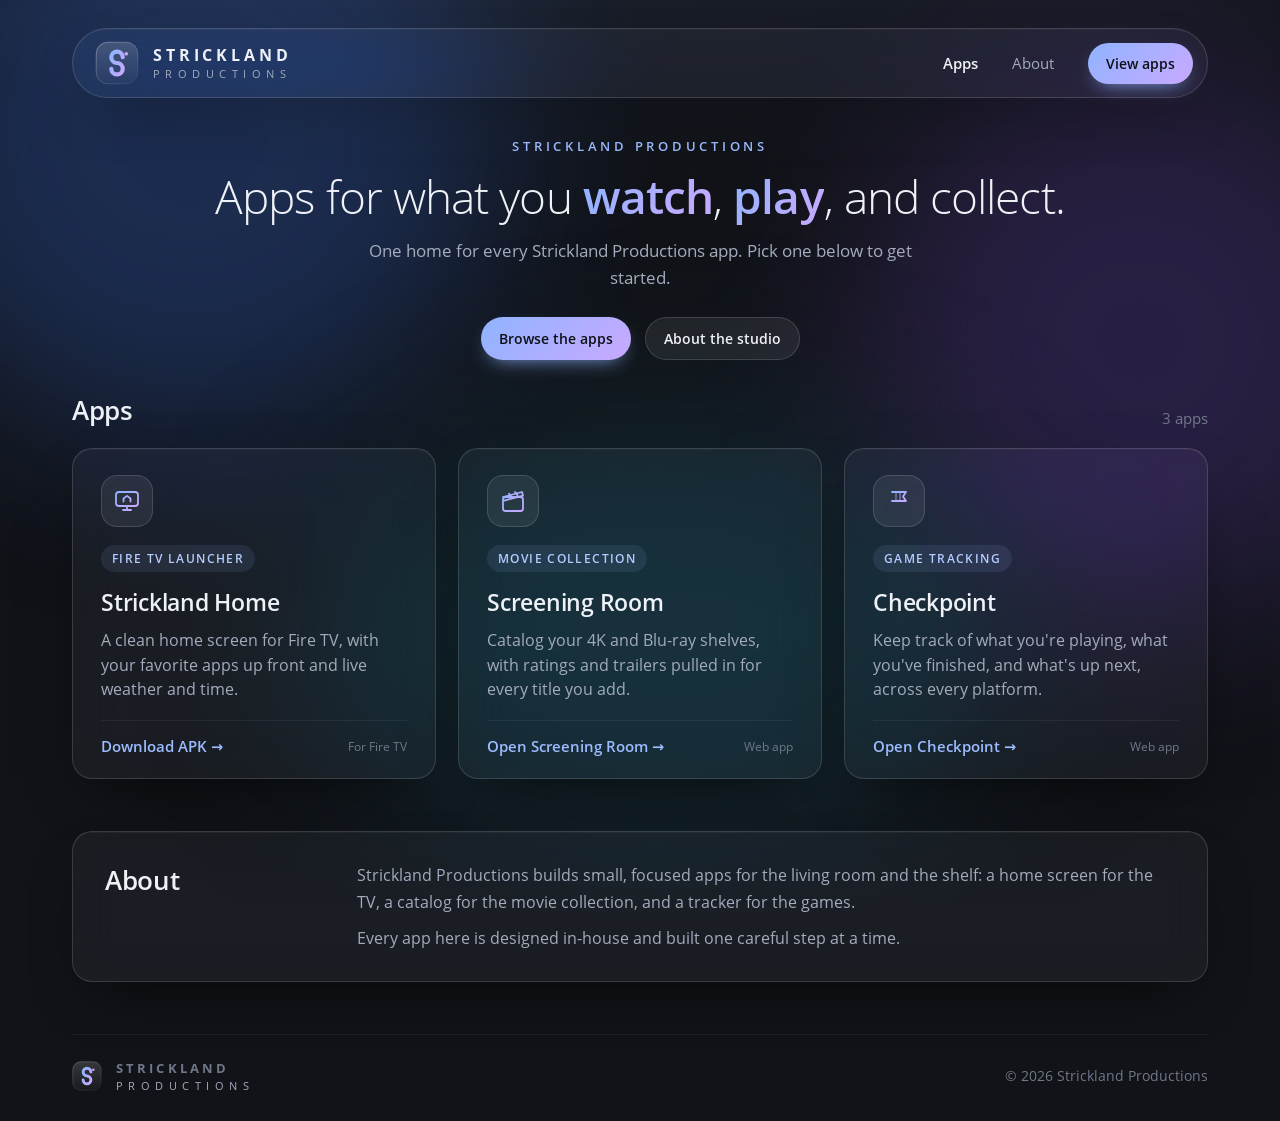
==== index.html @ 7e09b5d3 "Strickland Productions website (Graphite Glass)" ====
<!doctype html>
<html lang="en">
<head>
<meta charset="utf-8">
<meta name="viewport" content="width=device-width, initial-scale=1">
<title>Strickland Productions</title>
<meta name="description" content="One home for every Strickland Productions app: Strickland Home for Fire TV, Screening Room and Checkpoint.">
<meta name="theme-color" content="#111318">
<meta property="og:title" content="Strickland Productions">
<meta property="og:description" content="Apps for what you watch, play, and collect.">
<meta property="og:type" content="website">
<link rel="icon" href="favicon.svg" type="image/svg+xml">
<link rel="preload" href="fonts/open-sans-v17-all-charsets-regular-2e3b1d34.woff2" as="font" type="font/woff2" crossorigin>
<link rel="preload" href="fonts/open-sans-v17-all-charsets-600-486c6759.woff2" as="font" type="font/woff2" crossorigin>
<style>
@font-face{font-family:OS;font-weight:300;font-display:swap;src:url(fonts/open-sans-v17-all-charsets-300-7736aa35.woff2) format("woff2")}
@font-face{font-family:OS;font-weight:400;font-display:swap;src:url(fonts/open-sans-v17-all-charsets-regular-2e3b1d34.woff2) format("woff2")}
@font-face{font-family:OS;font-weight:600;font-display:swap;src:url(fonts/open-sans-v17-all-charsets-600-486c6759.woff2) format("woff2")}
@font-face{font-family:OS;font-weight:700;font-display:swap;src:url(fonts/open-sans-v17-all-charsets-700-c22fe8c7.woff2) format("woff2")}
*{box-sizing:border-box;margin:0;padding:0}
:root{--bg:#111318;--ink:#eef1f6;--muted:#a3abbc;--faint:#6f7789;
 --glass:rgba(255,255,255,.045);--glass-strong:rgba(255,255,255,.07);--edge:rgba(255,255,255,.14);--edge2:rgba(255,255,255,.06);
 --shadow:0 24px 60px -28px rgba(0,0,0,.8),0 1px 0 rgba(255,255,255,.04) inset;
 --g1:#8fb4ff;--g2:#c9a9ff;--accent:#9dbcff;--btn-ink:#0d1017;--chip:rgba(157,188,255,.1);--chip-ink:#b5ccff;
 --blobA:#1d2f55;--blobB:#2c2147;--blobC:#14303a;--pad:72px}
html{scroll-behavior:smooth;background:var(--bg)}
body{font-family:OS,system-ui,-apple-system,"Segoe UI",sans-serif;background:var(--bg);color:var(--ink);-webkit-font-smoothing:antialiased;min-height:100vh;overflow-x:hidden}
a{color:inherit;text-decoration:none}
a:focus-visible{outline:2px solid var(--accent);outline-offset:3px;border-radius:8px}

.bg{position:fixed;inset:0;overflow:hidden;pointer-events:none;z-index:0}
.bg:after{content:"";position:absolute;inset:0;background:radial-gradient(1200px 380px at 50% -10%,rgba(143,180,255,.10),transparent 70%)}
.blob{position:absolute;border-radius:50%;filter:blur(90px);opacity:.9}
.b1{width:620px;height:620px;background:var(--blobA);top:-180px;left:-120px}
.b2{width:560px;height:560px;background:var(--blobB);top:60px;right:-140px}
.b3{width:700px;height:420px;background:var(--blobC);top:420px;left:24%;opacity:.7}

.site{position:relative;z-index:1;max-width:1440px;margin:0 auto;padding:28px var(--pad) 0}
.glass{background:var(--glass);backdrop-filter:blur(22px) saturate(140%);-webkit-backdrop-filter:blur(22px) saturate(140%);border:1px solid var(--edge);box-shadow:var(--shadow)}

nav{display:flex;align-items:center;justify-content:space-between;border-radius:999px;padding:12px 14px 12px 22px;gap:16px}
.brand{display:flex;align-items:center;gap:14px;flex-shrink:0}
.brand svg{display:block;flex-shrink:0}
.word{line-height:1}
.word .w1{font-weight:700;font-size:16px;letter-spacing:.24em}
.word .w2{font-weight:400;font-size:10.5px;letter-spacing:.52em;color:var(--muted);margin-top:6px}
.links{display:flex;align-items:center;gap:34px;font-size:14.5px;color:var(--muted)}
.links a:not(.btn):hover{color:var(--ink)}
.links a.on{color:var(--ink);font-weight:600}
.btn{display:inline-flex;align-items:center;gap:9px;font-weight:600;font-size:14px;border-radius:999px;padding:11px 18px;
 background:linear-gradient(135deg,var(--g1),var(--g2));color:var(--btn-ink);box-shadow:0 8px 20px -10px var(--g1);transition:filter .15s,transform .15s}
.btn:hover{filter:brightness(1.08);transform:translateY(-1px)}
.btn.ghost{background:var(--glass-strong);color:var(--ink);border:1px solid var(--edge);box-shadow:none}
.btn.ghost:hover{background:rgba(255,255,255,.1)}

.hero{margin:0 auto;text-align:center;padding:58px 0 48px;max-width:1100px}
.eyebrow{font-size:12.5px;letter-spacing:.3em;text-transform:uppercase;color:var(--accent);font-weight:600;margin-bottom:16px}
h1{font-weight:300;font-size:46px;line-height:1.12;letter-spacing:-.02em}
h1 strong{font-weight:600;background:linear-gradient(120deg,var(--g1),var(--g2));-webkit-background-clip:text;background-clip:text;color:transparent}
.lede{font-size:17px;line-height:1.6;color:var(--muted);margin:14px auto 0;max-width:600px}
.ctas{display:flex;gap:14px;margin-top:26px;justify-content:center;flex-wrap:wrap}

.sec-head{display:flex;align-items:flex-end;justify-content:space-between;margin-bottom:20px;gap:16px}
.sec-head h2{font-weight:600;font-size:26px;letter-spacing:-.01em}
.sec-head p{color:var(--faint);font-size:14.5px}
.grid{display:grid;grid-template-columns:repeat(3,1fr);gap:22px}
.card{border-radius:20px;padding:32px 32px 28px;display:flex;flex-direction:column;transition:border-color .2s,transform .2s}
.card:hover{border-color:rgba(157,188,255,.32);transform:translateY(-2px)}
.icon{width:58px;height:58px;border-radius:16px;display:flex;align-items:center;justify-content:center;background:var(--glass-strong);border:1px solid var(--edge);margin-bottom:26px}
.icon svg{width:28px;height:28px}
.chip{align-self:flex-start;font-size:11.5px;font-weight:600;letter-spacing:.12em;text-transform:uppercase;color:var(--chip-ink);background:var(--chip);border-radius:999px;padding:6px 11px;margin-bottom:14px}
.card h3{font-weight:600;font-size:23px;letter-spacing:-.01em;margin-bottom:10px}
.card p{color:var(--muted);font-size:15.5px;line-height:1.6;flex:1}
.act{display:flex;align-items:center;justify-content:space-between;gap:12px;margin-top:26px;padding-top:20px;border-top:1px solid var(--edge2)}
.act a{font-weight:600;font-size:14.5px;color:var(--accent);display:flex;align-items:center;gap:8px}
.act a:hover{color:#c3d5ff}
.act small{font-size:12px;color:var(--faint);text-align:right}

.about{margin-top:52px;border-radius:20px;padding:30px 32px;display:grid;grid-template-columns:220px 1fr;gap:32px;align-items:start;scroll-margin-top:24px}
.about h2{font-weight:600;font-size:26px;letter-spacing:-.01em}
.about p{color:var(--muted);font-size:15.5px;line-height:1.7;max-width:820px}
.about p+p{margin-top:10px}
#apps{scroll-margin-top:24px}

footer{display:flex;justify-content:space-between;align-items:center;gap:16px;padding:26px 0 30px;margin-top:52px;border-top:1px solid var(--edge2);font-size:13.5px;color:var(--faint)}
footer .word .w1{font-size:13px}

@media (min-width:961px) and (max-height:900px){
 .hero{padding:40px 0 32px}
 .card{padding:26px 28px 22px}
 .icon{width:52px;height:52px;margin-bottom:18px}
 .act{margin-top:18px;padding-top:16px}
}
@media (max-width:1100px){:root{--pad:40px}.card{padding:28px 26px 24px}h1{font-size:40px}}
@media (max-width:960px){
 .grid{grid-template-columns:1fr;max-width:640px;margin:0 auto}
 .sec-head{max-width:640px;margin-left:auto;margin-right:auto}
 .about{grid-template-columns:1fr;gap:12px;max-width:640px;margin-left:auto;margin-right:auto}
}
@media (max-width:640px){
 :root{--pad:18px}
 .site{padding-top:16px}
 nav{padding:10px 10px 10px 14px}
 .brand{gap:11px}.brand svg{width:38px;height:38px}
 .word .w1{font-size:13.5px;letter-spacing:.2em}.word .w2{font-size:9px;letter-spacing:.44em}
 .links a:not(.btn){display:none}
 .links .btn{padding:10px 15px;font-size:13.5px}
 .hero{padding:44px 4px 36px}
 h1{font-size:31px}
 .lede{font-size:16px}
 .card{padding:24px 22px 22px}
 .icon{margin-bottom:20px}
 .about{padding:24px 22px;margin-top:36px}
 footer{flex-direction:column;align-items:flex-start;margin-top:36px}
}
@media (max-width:380px){.links .btn{display:none}}
@media (prefers-reduced-motion:reduce){html{scroll-behavior:auto}.btn,.card{transition:none}.btn:hover,.card:hover{transform:none}}
</style>
</head>
<body>
<div class="bg" aria-hidden="true"><div class="blob b1"></div><div class="blob b2"></div><div class="blob b3"></div></div>
<div class="site">
  <nav class="glass" aria-label="Main">
    <a class="brand" href="#top" aria-label="Strickland Productions home">
      <svg width="44" height="44" viewBox="0 0 100 100" aria-hidden="true"><defs>
<linearGradient id="sn" x1="0" y1="0" x2="1" y2="1"><stop offset="0" style="stop-color:#8fb4ff"/><stop offset="1" style="stop-color:#c9a9ff"/></linearGradient>
<linearGradient id="hn" x1="0" y1="0" x2="0" y2="1"><stop offset="0" style="stop-color:#fff;stop-opacity:.16"/><stop offset="1" style="stop-color:#fff;stop-opacity:.03"/></linearGradient>
<linearGradient id="en" x1="0" y1="0" x2="1" y2="1"><stop offset="0" style="stop-color:#fff;stop-opacity:.45"/><stop offset="1" style="stop-color:#fff;stop-opacity:.06"/></linearGradient></defs>
<rect x="2" y="2" width="96" height="96" rx="27" fill="url(#hn)"/>
<rect x="2.75" y="2.75" width="94.5" height="94.5" rx="26.5" fill="none" stroke="url(#en)" stroke-width="1.5"/>
<path d="M63 37 A13 13 0 1 0 50 50 A13 13 0 1 1 37 63" fill="none" stroke="url(#sn)" stroke-width="9.5" stroke-linecap="round"/>
<circle cx="71" cy="29" r="4.2" fill="#c9a9ff"/></svg>
      <div class="word"><div class="w1">STRICKLAND</div><div class="w2">PRODUCTIONS</div></div>
    </a>
    <div class="links"><a class="on" href="#apps">Apps</a><a href="#about">About</a><a class="btn" href="#apps">View apps</a></div>
  </nav>

  <main id="top">
    <section class="hero">
      <div class="eyebrow">Strickland Productions</div>
      <h1>Apps for what you <strong>watch</strong>, <strong>play</strong>, and collect.</h1>
      <p class="lede">One home for every Strickland Productions app. Pick one below to get started.</p>
      <div class="ctas"><a class="btn" href="#apps">Browse the apps</a><a class="btn ghost" href="#about">About the studio</a></div>
    </section>

    <section id="apps" aria-labelledby="apps-h">
      <div class="sec-head"><h2 id="apps-h">Apps</h2><p>3 apps</p></div>
      <div class="grid">
        <article class="card glass">
          <div class="icon"><svg viewBox="0 0 28 28" fill="none" stroke="url(#ig)" stroke-width="1.8" stroke-linecap="round" stroke-linejoin="round" aria-hidden="true"><rect x="3" y="5" width="22" height="14" rx="3"/><path d="M10 23h8M14 19v4"/><path d="M10.5 14.5v-3l3.5-2.6 3.5 2.6v3"/></svg></div>
          <span class="chip">Fire TV launcher</span>
          <h3>Strickland Home</h3>
          <p>A clean home screen for Fire TV, with your favorite apps up front and live weather and time.</p>
          <div class="act"><a href="https://digitaldeth.github.io/tv/">Download APK &rarr;</a><small>For Fire TV</small></div>
        </article>
        <article class="card glass">
          <div class="icon"><svg viewBox="0 0 28 28" fill="none" stroke="url(#ig)" stroke-width="1.8" stroke-linecap="round" stroke-linejoin="round" aria-hidden="true"><rect x="4" y="10" width="20" height="14" rx="2.5"/><path d="M4 10l19-5 1 3.6-19 5"/><path d="M10 6.6l2.6 3.4M16 5l2.6 3.4"/></svg></div>
          <span class="chip">Movie collection</span>
          <h3>Screening Room</h3>
          <p>Catalog your 4K and Blu-ray shelves, with ratings and trailers pulled in for every title you add.</p>
          <div class="act"><a href="https://watchlist-dc6d2.web.app">Open Screening Room &rarr;</a><small>Web app</small></div>
        </article>
        <article class="card glass">
          <div class="icon"><svg viewBox="0 0 28 28" fill="none" stroke="url(#ig)" stroke-width="1.8" stroke-linecap="round" stroke-linejoin="round" aria-hidden="true"><path d="M7 25V4"/><path d="M7 5h14l-3 4.5 3 4.5H7"/><path d="M11 5v9M15 5v9" opacity=".45"/></svg></div>
          <span class="chip">Game tracking</span>
          <h3>Checkpoint</h3>
          <p>Keep track of what you're playing, what you've finished, and what's up next, across every platform.</p>
          <div class="act"><a href="https://checkpoint-tracker-ms.web.app">Open Checkpoint &rarr;</a><small>Web app</small></div>
        </article>
      </div>
    </section>

    <section id="about" class="about glass" aria-labelledby="about-h">
      <h2 id="about-h">About</h2>
      <div>
        <p>Strickland Productions builds small, focused apps for the living room and the shelf: a home screen for the TV, a catalog for the movie collection, and a tracker for the games.</p>
        <p>Every app here is designed in-house and built one careful step at a time.</p>
      </div>
    </section>
  </main>

  <footer>
    <div class="brand">
      <svg width="30" height="30" viewBox="0 0 100 100" aria-hidden="true"><defs>
<linearGradient id="sf" x1="0" y1="0" x2="1" y2="1"><stop offset="0" style="stop-color:#8fb4ff"/><stop offset="1" style="stop-color:#c9a9ff"/></linearGradient>
<linearGradient id="hf" x1="0" y1="0" x2="0" y2="1"><stop offset="0" style="stop-color:#fff;stop-opacity:.16"/><stop offset="1" style="stop-color:#fff;stop-opacity:.03"/></linearGradient>
<linearGradient id="ef" x1="0" y1="0" x2="1" y2="1"><stop offset="0" style="stop-color:#fff;stop-opacity:.45"/><stop offset="1" style="stop-color:#fff;stop-opacity:.06"/></linearGradient></defs>
<rect x="2" y="2" width="96" height="96" rx="27" fill="url(#hf)"/>
<rect x="2.75" y="2.75" width="94.5" height="94.5" rx="26.5" fill="none" stroke="url(#ef)" stroke-width="1.5"/>
<path d="M63 37 A13 13 0 1 0 50 50 A13 13 0 1 1 37 63" fill="none" stroke="url(#sf)" stroke-width="9.5" stroke-linecap="round"/>
<circle cx="71" cy="29" r="4.2" fill="#c9a9ff"/></svg>
      <div class="word"><div class="w1">STRICKLAND</div><div class="w2">PRODUCTIONS</div></div>
    </div>
    <div>&copy; 2026 Strickland Productions</div>
  </footer>
</div>
<svg width="0" height="0" style="position:absolute" aria-hidden="true"><defs><linearGradient id="ig" x1="0" y1="0" x2="1" y2="1"><stop offset="0" style="stop-color:#8fb4ff"/><stop offset="1" style="stop-color:#c9a9ff"/></linearGradient></defs></svg>
</body>
</html>
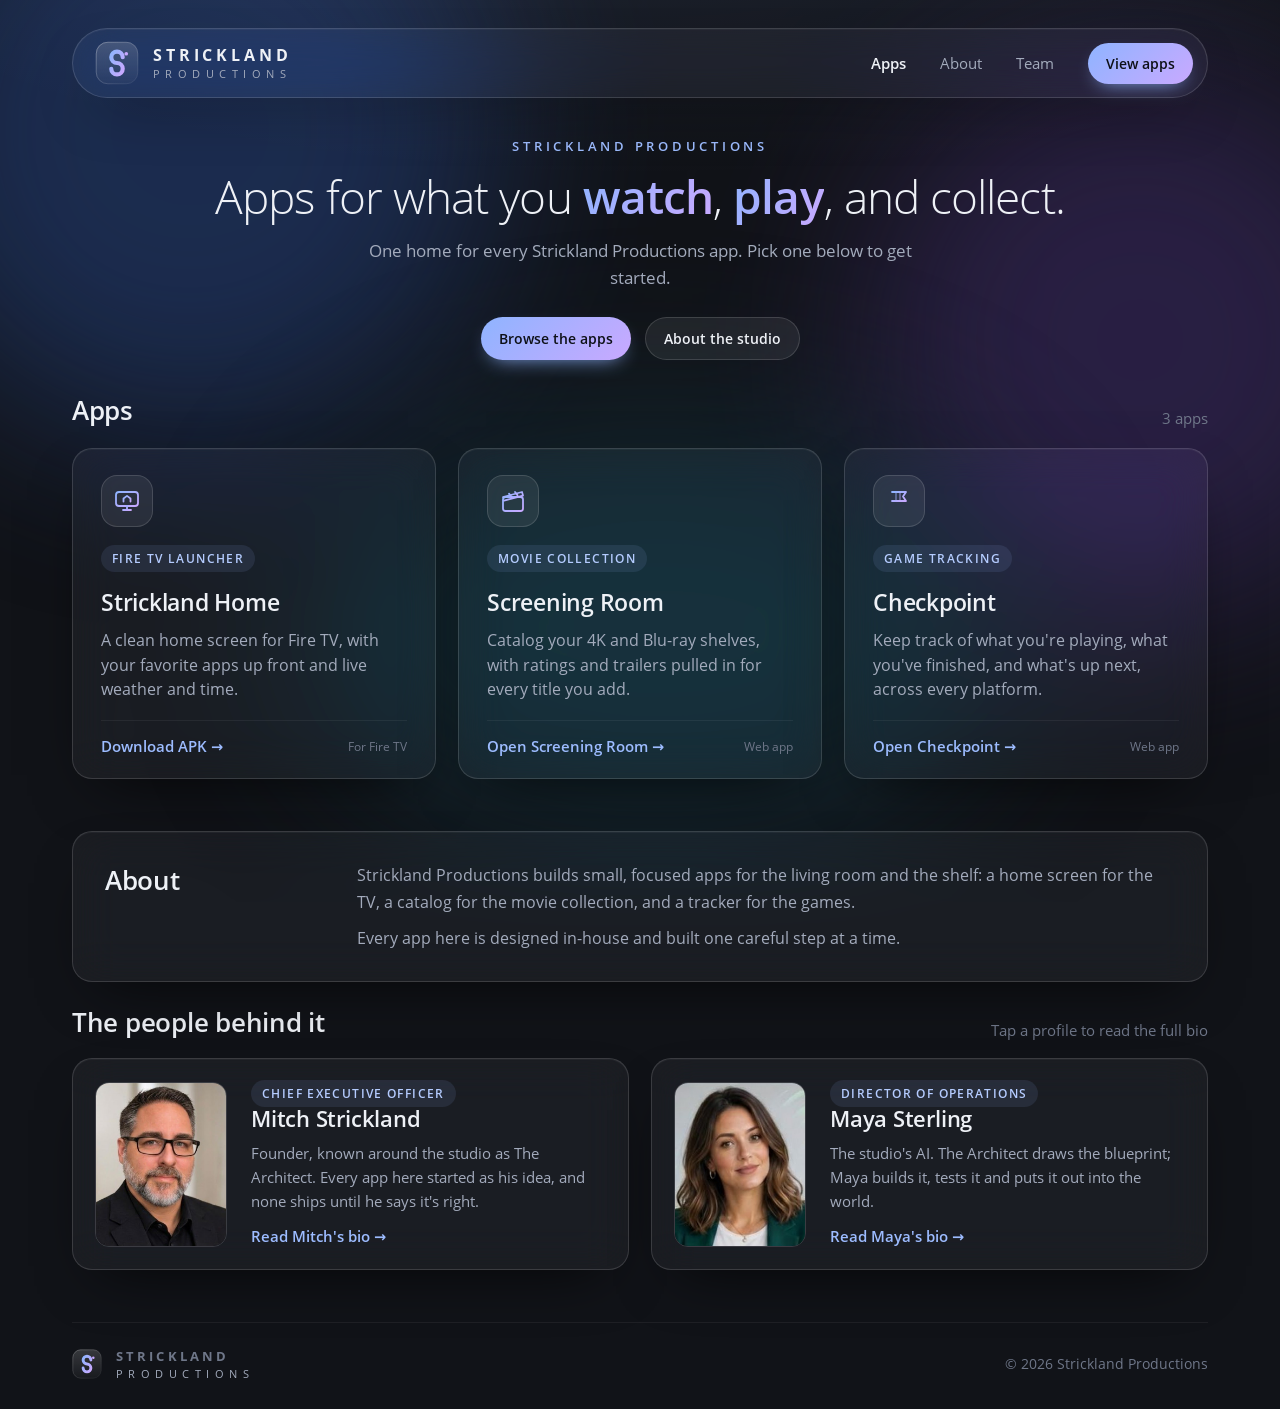
==== commit 63d0f637: "Add Team section and profile pages for Mitch Strickland and Maya Sterling" ====
--- a/index.html
+++ b/index.html
@@ -82,6 +82,18 @@
 .about p+p{margin-top:10px}
 #apps{scroll-margin-top:24px}
 
+.team{margin-top:22px;scroll-margin-top:24px}
+.team .sec-head{margin-bottom:18px}
+.team-grid{display:grid;grid-template-columns:repeat(2,1fr);gap:22px}
+.person{border-radius:20px;padding:22px;display:grid;grid-template-columns:132px 1fr;gap:24px;align-items:center;transition:border-color .2s,transform .2s}
+.person:hover{border-color:rgba(157,188,255,.32);transform:translateY(-2px)}
+.person img{display:block;width:132px;height:165px;object-fit:cover;border-radius:14px;border:1px solid var(--edge)}
+.person .chip{margin-bottom:10px}
+.person h3{font-weight:600;font-size:22px;letter-spacing:-.01em;margin-bottom:8px}
+.person p{color:var(--muted);font-size:15px;line-height:1.6}
+.person .more{display:inline-flex;align-items:center;gap:8px;margin-top:14px;font-weight:600;font-size:14.5px;color:var(--accent)}
+.person:hover .more{color:#c3d5ff}
+
 footer{display:flex;justify-content:space-between;align-items:center;gap:16px;padding:26px 0 30px;margin-top:52px;border-top:1px solid var(--edge2);font-size:13.5px;color:var(--faint)}
 footer .word .w1{font-size:13px}
 
@@ -96,6 +108,8 @@
  .grid{grid-template-columns:1fr;max-width:640px;margin:0 auto}
  .sec-head{max-width:640px;margin-left:auto;margin-right:auto}
  .about{grid-template-columns:1fr;gap:12px;max-width:640px;margin-left:auto;margin-right:auto}
+ .team{max-width:640px;margin-left:auto;margin-right:auto}
+ .team-grid{grid-template-columns:1fr}
 }
 @media (max-width:640px){
  :root{--pad:18px}
@@ -104,6 +118,11 @@
  .brand{gap:11px}.brand svg{width:38px;height:38px}
  .word .w1{font-size:13.5px;letter-spacing:.2em}.word .w2{font-size:9px;letter-spacing:.44em}
  .links a:not(.btn){display:none}
+ .links{gap:14px}
+ .links a.tab-team{display:inline;font-size:13.5px;color:var(--ink);font-weight:600}
+ .person{grid-template-columns:96px 1fr;gap:18px;padding:18px}
+ .person img{width:96px;height:120px}
+ .person h3{font-size:20px}
  .links .btn{padding:10px 15px;font-size:13.5px}
  .hero{padding:44px 4px 36px}
  h1{font-size:31px}
@@ -113,8 +132,8 @@
  .about{padding:24px 22px;margin-top:36px}
  footer{flex-direction:column;align-items:flex-start;margin-top:36px}
 }
-@media (max-width:380px){.links .btn{display:none}}
-@media (prefers-reduced-motion:reduce){html{scroll-behavior:auto}.btn,.card{transition:none}.btn:hover,.card:hover{transform:none}}
+@media (max-width:440px){.links .btn{display:none}}
+@media (prefers-reduced-motion:reduce){html{scroll-behavior:auto}.btn,.card,.person{transition:none}.btn:hover,.card:hover,.person:hover{transform:none}}
 </style>
 </head>
 <body>
@@ -132,7 +151,7 @@
 <circle cx="71" cy="29" r="4.2" fill="#c9a9ff"/></svg>
       <div class="word"><div class="w1">STRICKLAND</div><div class="w2">PRODUCTIONS</div></div>
     </a>
-    <div class="links"><a class="on" href="#apps">Apps</a><a href="#about">About</a><a class="btn" href="#apps">View apps</a></div>
+    <div class="links"><a class="on" href="#apps">Apps</a><a href="#about">About</a><a class="tab-team" href="#team">Team</a><a class="btn" href="#apps">View apps</a></div>
   </nav>
 
   <main id="top">
@@ -177,6 +196,30 @@
         <p>Every app here is designed in-house and built one careful step at a time.</p>
       </div>
     </section>
+
+    <section id="team" class="team" aria-labelledby="team-h">
+      <div class="sec-head"><h2 id="team-h">The people behind it</h2><p>Tap a profile to read the full bio</p></div>
+      <div class="team-grid">
+        <a class="person glass" href="team/mitch/">
+          <img src="team/img/mitch.jpg" width="480" height="600" alt="Mitch Strickland">
+          <div>
+            <span class="chip">Chief Executive Officer</span>
+            <h3>Mitch Strickland</h3>
+            <p>Founder, known around the studio as The Architect. Every app here started as his idea, and none ships until he says it's right.</p>
+            <span class="more">Read Mitch's bio &rarr;</span>
+          </div>
+        </a>
+        <a class="person glass" href="team/maya/">
+          <img src="team/img/maya.jpg" width="480" height="600" alt="Maya Sterling">
+          <div>
+            <span class="chip">Director of Operations</span>
+            <h3>Maya Sterling</h3>
+            <p>The studio's AI. The Architect draws the blueprint; Maya builds it, tests it and puts it out into the world.</p>
+            <span class="more">Read Maya's bio &rarr;</span>
+          </div>
+        </a>
+      </div>
+    </section>
   </main>
 
   <footer>
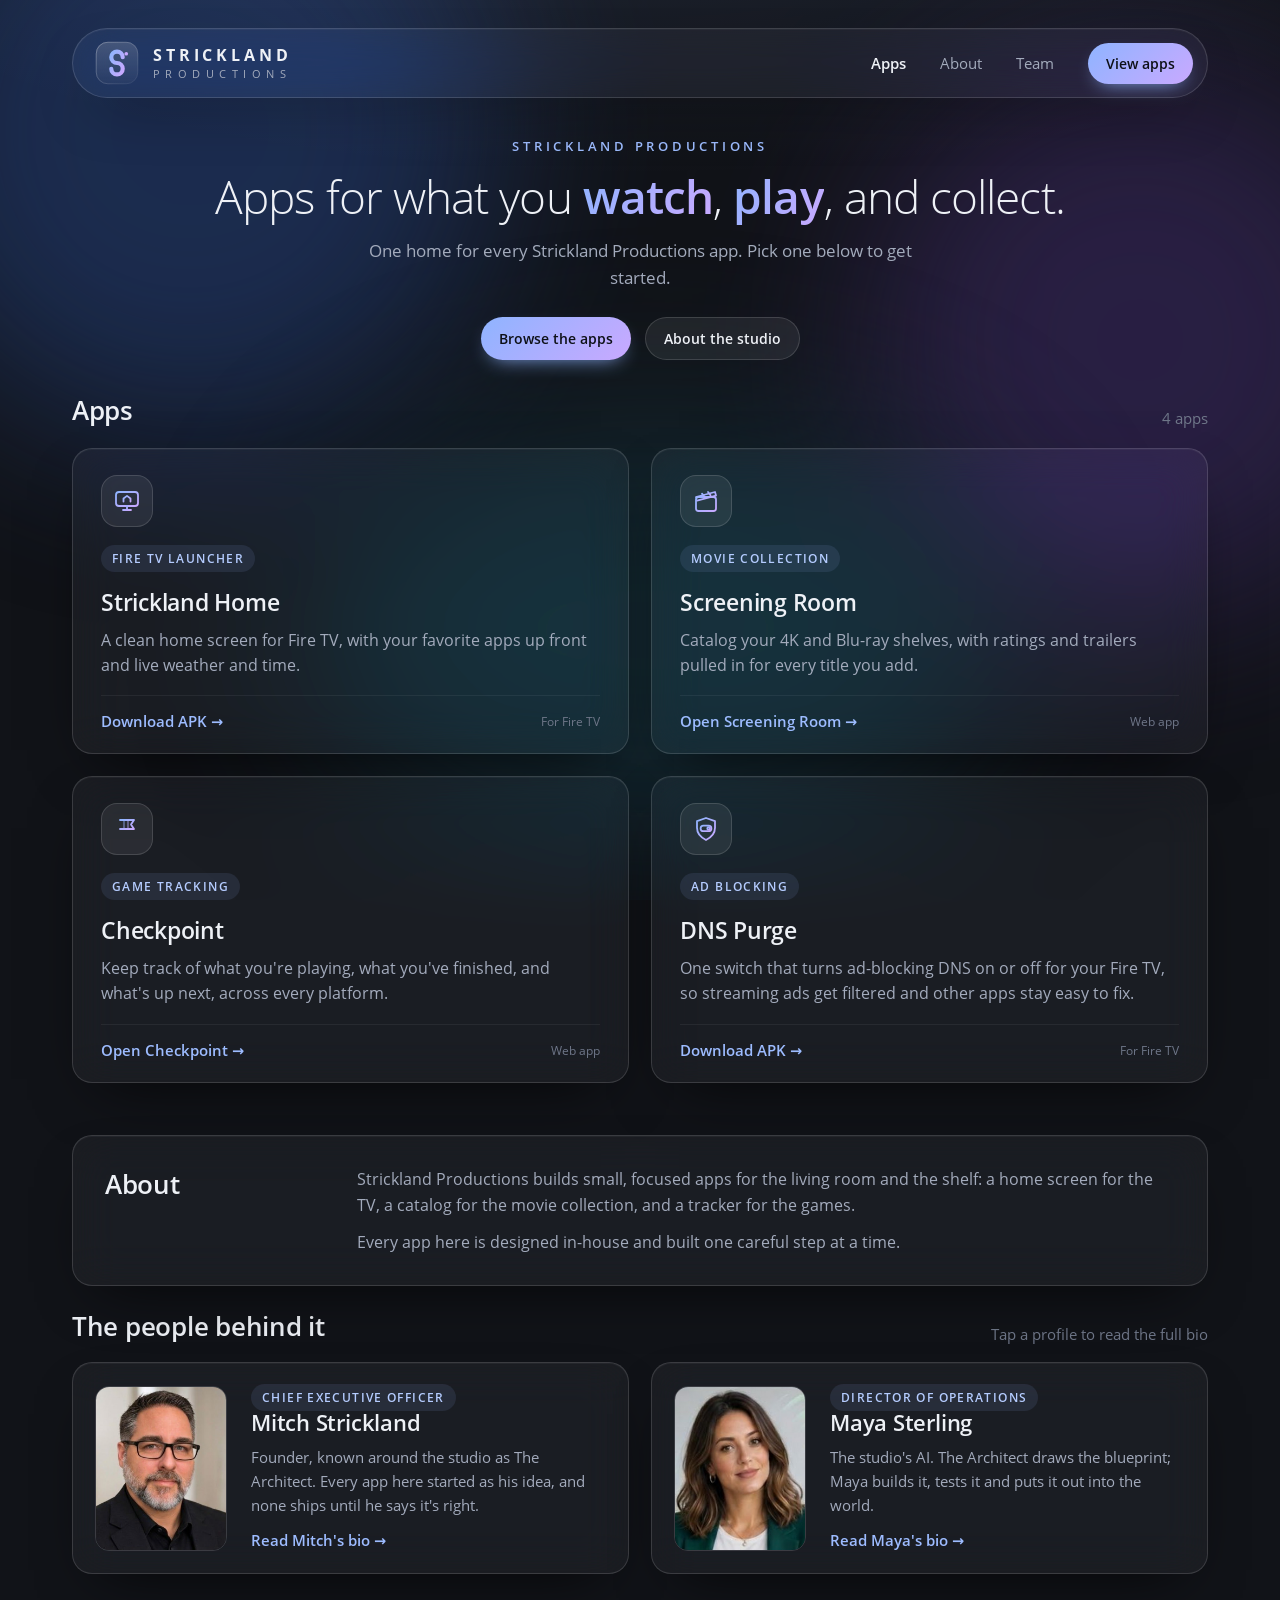
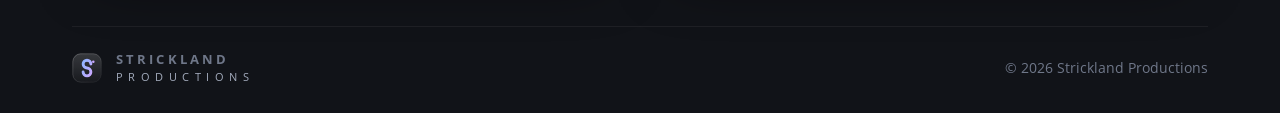
==== commit fbd19ef9: "Add DNS Purge download tile to Apps section" ====
--- a/index.html
+++ b/index.html
@@ -4,7 +4,7 @@
 <meta charset="utf-8">
 <meta name="viewport" content="width=device-width, initial-scale=1">
 <title>Strickland Productions</title>
-<meta name="description" content="One home for every Strickland Productions app: Strickland Home for Fire TV, Screening Room and Checkpoint.">
+<meta name="description" content="One home for every Strickland Productions app: Strickland Home and DNS Purge for Fire TV, Screening Room and Checkpoint.">
 <meta name="theme-color" content="#111318">
 <meta property="og:title" content="Strickland Productions">
 <meta property="og:description" content="Apps for what you watch, play, and collect.">
@@ -63,7 +63,7 @@
 .sec-head{display:flex;align-items:flex-end;justify-content:space-between;margin-bottom:20px;gap:16px}
 .sec-head h2{font-weight:600;font-size:26px;letter-spacing:-.01em}
 .sec-head p{color:var(--faint);font-size:14.5px}
-.grid{display:grid;grid-template-columns:repeat(3,1fr);gap:22px}
+.grid{display:grid;grid-template-columns:repeat(4,1fr);gap:22px}
 .card{border-radius:20px;padding:32px 32px 28px;display:flex;flex-direction:column;transition:border-color .2s,transform .2s}
 .card:hover{border-color:rgba(157,188,255,.32);transform:translateY(-2px)}
 .icon{width:58px;height:58px;border-radius:16px;display:flex;align-items:center;justify-content:center;background:var(--glass-strong);border:1px solid var(--edge);margin-bottom:26px}
@@ -103,6 +103,8 @@
  .icon{width:52px;height:52px;margin-bottom:18px}
  .act{margin-top:18px;padding-top:16px}
 }
+@media (min-width:1421px){.card{padding-left:28px;padding-right:28px}}
+@media (max-width:1420px){.grid{grid-template-columns:repeat(2,1fr)}}
 @media (max-width:1100px){:root{--pad:40px}.card{padding:28px 26px 24px}h1{font-size:40px}}
 @media (max-width:960px){
  .grid{grid-template-columns:1fr;max-width:640px;margin:0 auto}
@@ -163,7 +165,7 @@
     </section>
 
     <section id="apps" aria-labelledby="apps-h">
-      <div class="sec-head"><h2 id="apps-h">Apps</h2><p>3 apps</p></div>
+      <div class="sec-head"><h2 id="apps-h">Apps</h2><p>4 apps</p></div>
       <div class="grid">
         <article class="card glass">
           <div class="icon"><svg viewBox="0 0 28 28" fill="none" stroke="url(#ig)" stroke-width="1.8" stroke-linecap="round" stroke-linejoin="round" aria-hidden="true"><rect x="3" y="5" width="22" height="14" rx="3"/><path d="M10 23h8M14 19v4"/><path d="M10.5 14.5v-3l3.5-2.6 3.5 2.6v3"/></svg></div>
@@ -185,6 +187,13 @@
           <h3>Checkpoint</h3>
           <p>Keep track of what you're playing, what you've finished, and what's up next, across every platform.</p>
           <div class="act"><a href="https://checkpoint-tracker-ms.web.app">Open Checkpoint &rarr;</a><small>Web app</small></div>
+        </article>
+        <article class="card glass">
+          <div class="icon"><svg viewBox="0 0 28 28" fill="none" stroke="url(#ig)" stroke-width="1.8" stroke-linecap="round" stroke-linejoin="round" aria-hidden="true"><path d="M14 3l9 3.2v6.6c0 5.6-3.8 9.6-9 12.2-5.2-2.6-9-6.6-9-12.2V6.2z"/><rect x="8.6" y="10.6" width="10.8" height="5.6" rx="2.8"/><circle cx="16.6" cy="13.4" r="1.3"/></svg></div>
+          <span class="chip">Ad blocking</span>
+          <h3>DNS Purge</h3>
+          <p>One switch that turns ad-blocking DNS on or off for your Fire TV, so streaming ads get filtered and other apps stay easy to fix.</p>
+          <div class="act"><a href="https://digitaldeth.github.io/tv/dns.apk" download="DNSPurge.apk" type="application/vnd.android.package-archive">Download APK &rarr;</a><small>For Fire TV</small></div>
         </article>
       </div>
     </section>
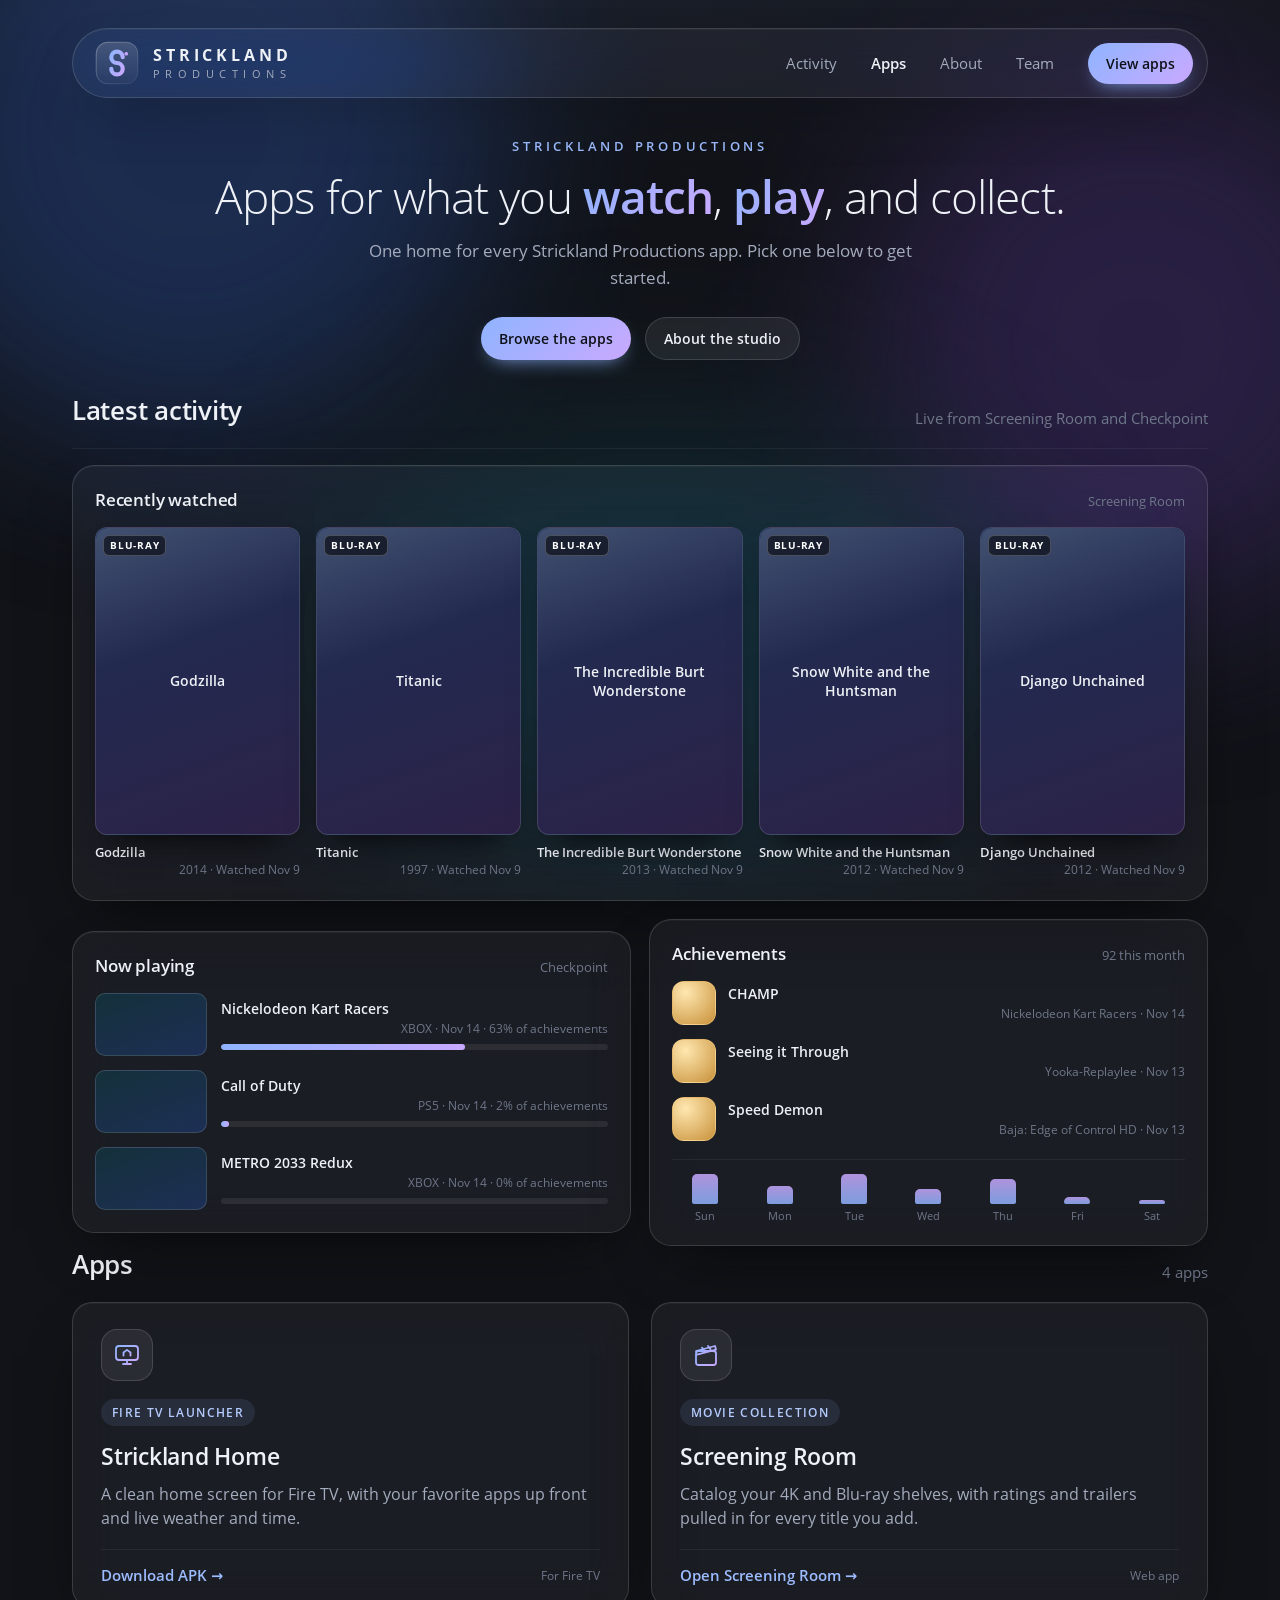
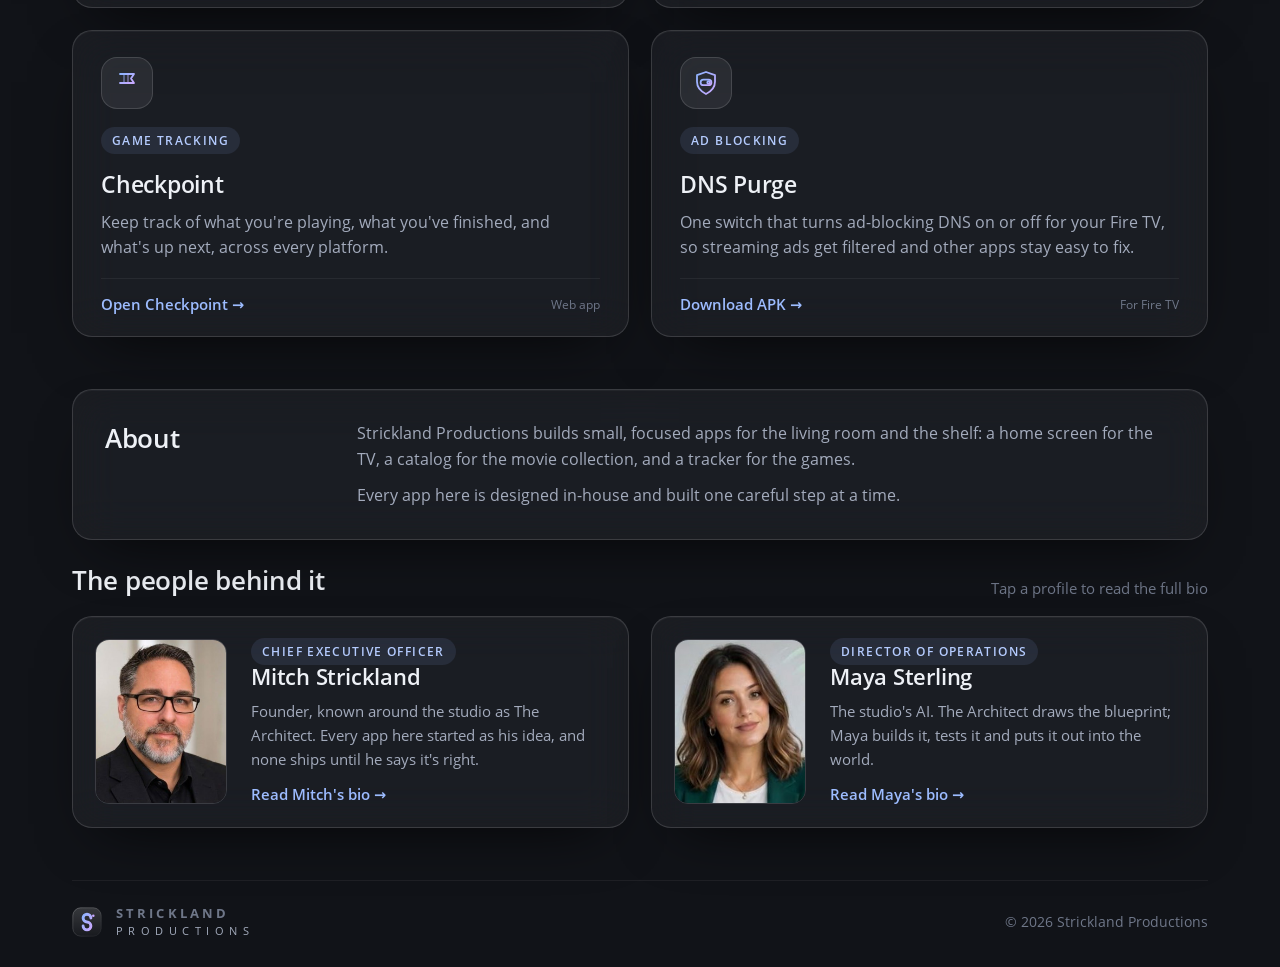
==== commit 6e8d5059: "Add self-updating Latest activity section (Screening Room + Checkpoint)" ====
--- a/index.html
+++ b/index.html
@@ -136,6 +136,43 @@
 }
 @media (max-width:440px){.links .btn{display:none}}
 @media (prefers-reduced-motion:reduce){html{scroll-behavior:auto}.btn,.card,.person{transition:none}.btn:hover,.card:hover,.person:hover{transform:none}}
+/* Latest activity (filled from activity.json, refreshed automatically by .github/workflows/activity.yml) */
+#activity[hidden]{display:none}
+.act{display:grid;grid-template-columns:repeat(2,minmax(0,1fr));gap:18px}
+.act-panel{border-radius:22px;padding:22px;min-width:0}
+.act-shelf{grid-column:1/-1}
+.act-h{display:flex;align-items:baseline;justify-content:space-between;gap:12px;margin-bottom:16px}
+.act-h h3{font-weight:600;font-size:17px;letter-spacing:-.01em}
+.act-h span{font-size:12.5px;color:var(--faint)}
+.act-posters{display:grid;grid-template-columns:repeat(5,minmax(0,1fr));gap:16px}
+.act-m{display:block;min-width:0}
+.act-poster{position:relative;display:block;aspect-ratio:2/3;border-radius:12px;overflow:hidden;border:1px solid var(--edge);box-shadow:0 18px 34px -18px rgba(0,0,0,.9);background:linear-gradient(160deg,#1d2f55,#2c2147)}
+.act-poster img{width:100%;height:100%;object-fit:cover;display:block}
+.act-poster .ph{position:absolute;inset:0;display:flex;align-items:center;justify-content:center;padding:12px;text-align:center;font-weight:600;font-size:14px;color:var(--ink)}
+.act-poster:after{content:"";position:absolute;inset:0;border-radius:inherit;background:linear-gradient(160deg,rgba(255,255,255,.16),transparent 38%);pointer-events:none}
+.act-fmt{position:absolute;top:7px;left:7px;z-index:1;font-size:9.5px;font-weight:700;letter-spacing:.08em;color:#fff;background:rgba(10,12,18,.66);backdrop-filter:blur(6px);-webkit-backdrop-filter:blur(6px);border:1px solid rgba(255,255,255,.22);border-radius:6px;padding:3px 6px}
+.act-cap{display:block;margin-top:9px;font-size:13px;font-weight:600;line-height:1.3}
+.act-cap em{display:-webkit-box;-webkit-line-clamp:2;-webkit-box-orient:vertical;overflow:hidden;font-style:normal}
+.act-cap small{display:block;font-size:11.5px;font-weight:400;color:var(--faint);margin-top:2px}
+.act-list{display:flex;flex-direction:column;gap:14px}
+.act-game{display:flex;gap:14px;align-items:center}
+.act-cover{position:relative;width:112px;aspect-ratio:16/9;border-radius:10px;overflow:hidden;border:1px solid var(--edge);flex-shrink:0;background:linear-gradient(160deg,#14303a,#1d2f55)}
+.act-cover img{width:100%;height:100%;object-fit:cover;display:block}
+.act-gi{min-width:0;flex:1}
+.act-gi b{display:block;font-size:14px;font-weight:600;white-space:nowrap;overflow:hidden;text-overflow:ellipsis}
+.act-gi small{display:block;font-size:12px;color:var(--faint);margin:2px 0 7px}
+.act-bar{height:6px;border-radius:99px;background:rgba(255,255,255,.08);overflow:hidden}
+.act-bar i{display:block;height:100%;border-radius:inherit;background:linear-gradient(90deg,var(--g1),var(--g2))}
+.act-badge{display:flex;gap:12px;align-items:center}
+.act-ico{width:44px;height:44px;border-radius:12px;overflow:hidden;flex-shrink:0;border:1px solid rgba(255,214,140,.35);background:radial-gradient(circle at 30% 25%,#ffe7b0,#c8913a)}
+.act-ico img{width:100%;height:100%;object-fit:cover;display:block}
+.act-week{display:flex;align-items:flex-end;gap:8px;height:64px;margin-top:18px;padding-top:14px;border-top:1px solid var(--edge2)}
+.act-week div{flex:1;display:flex;flex-direction:column;align-items:center;gap:5px;height:100%;justify-content:flex-end}
+.act-week i{display:block;width:100%;max-width:26px;min-height:3px;border-radius:5px 5px 2px 2px;background:linear-gradient(180deg,var(--g2),var(--g1));opacity:.85}
+.act-week span{font-size:10.5px;color:var(--faint)}
+.act-empty{font-size:13px;color:var(--faint)}
+@media (max-width:960px){.act{grid-template-columns:minmax(0,1fr);max-width:640px;margin-left:auto;margin-right:auto}}
+@media (max-width:640px){.act-panel{padding:18px}.act-posters{display:flex;overflow-x:auto;scroll-snap-type:x mandatory;gap:12px;padding-bottom:6px;margin:0 -4px}.act-posters>.act-m{flex:0 0 38%;scroll-snap-align:start}.act-cover{width:92px}}
 </style>
 </head>
 <body>
@@ -153,7 +190,7 @@
 <circle cx="71" cy="29" r="4.2" fill="#c9a9ff"/></svg>
       <div class="word"><div class="w1">STRICKLAND</div><div class="w2">PRODUCTIONS</div></div>
     </a>
-    <div class="links"><a class="on" href="#apps">Apps</a><a href="#about">About</a><a class="tab-team" href="#team">Team</a><a class="btn" href="#apps">View apps</a></div>
+    <div class="links"><a href="#activity" id="nav-activity" hidden>Activity</a><a class="on" href="#apps">Apps</a><a href="#about">About</a><a class="tab-team" href="#team">Team</a><a class="btn" href="#apps">View apps</a></div>
   </nav>
 
   <main id="top">
@@ -162,6 +199,15 @@
       <h1>Apps for what you <strong>watch</strong>, <strong>play</strong>, and collect.</h1>
       <p class="lede">One home for every Strickland Productions app. Pick one below to get started.</p>
       <div class="ctas"><a class="btn" href="#apps">Browse the apps</a><a class="btn ghost" href="#about">About the studio</a></div>
+    </section>
+
+    <section id="activity" aria-labelledby="activity-h" hidden>
+      <div class="sec-head"><h2 id="activity-h">Latest activity</h2><p>Live from Screening Room and Checkpoint</p></div>
+      <div class="act">
+        <div class="act-panel act-shelf glass"><div class="act-h"><h3>Recently watched</h3><span>Screening Room</span></div><div class="act-posters" id="act-movies"></div></div>
+        <div class="act-panel glass"><div class="act-h"><h3>Now playing</h3><span>Checkpoint</span></div><div class="act-list" id="act-games"></div></div>
+        <div class="act-panel glass"><div class="act-h"><h3>Achievements</h3><span id="act-month"></span></div><div class="act-list" id="act-ach"></div><div class="act-week" id="act-week" aria-label="Achievements unlocked each day this week"></div></div>
+      </div>
     </section>
 
     <section id="apps" aria-labelledby="apps-h">
@@ -247,5 +293,33 @@
   </footer>
 </div>
 <svg width="0" height="0" style="position:absolute" aria-hidden="true"><defs><linearGradient id="ig" x1="0" y1="0" x2="1" y2="1"><stop offset="0" style="stop-color:#8fb4ff"/><stop offset="1" style="stop-color:#c9a9ff"/></linearGradient></defs></svg>
+<script>
+(function(){
+  var M=['Jan','Feb','Mar','Apr','May','Jun','Jul','Aug','Sep','Oct','Nov','Dec'];
+  function el(t,c,txt){var e=document.createElement(t);if(c)e.className=c;if(txt!=null)e.textContent=txt;return e}
+  function img(src,alt,box,fb){if(!src){if(fb)box.appendChild(fb);return}var i=new Image();i.loading='lazy';i.decoding='async';i.referrerPolicy='no-referrer';i.alt=alt;i.src=src;i.onerror=function(){i.remove();if(fb)box.appendChild(fb)};box.appendChild(i)}
+  function day(d){return M[d.getMonth()]+' '+d.getDate()}
+  function rel(ts){var d=new Date(ts*1000),t=new Date();t.setHours(0,0,0,0);var x=new Date(d);x.setHours(0,0,0,0);var n=Math.round((t-x)/864e5);return n<=0?'Today':n===1?'Yesterday':day(d)}
+  function iso(s){var p=s.split('-');return day(new Date(+p[0],+p[1]-1,+p[2]))}
+  fetch('activity.json',{cache:'no-cache'}).then(function(r){if(!r.ok)throw 0;return r.json()}).then(function(a){
+    var mv=a.movies||[],gm=a.games||[],ac=a.achievements||[];
+    if(!mv.length&&!gm.length&&!ac.length)return;
+    var box=document.getElementById('act-movies');
+    mv.forEach(function(m){var w=el('div','act-m');var p=el('span','act-poster');if(m.format)p.appendChild(el('span','act-fmt',m.format));img(m.poster,m.title+' poster',p,el('span','ph',m.title));w.appendChild(p);var c=el('span','act-cap');c.appendChild(el('em',null,m.title));c.appendChild(el('small',null,(m.year?m.year+' \u00b7 ':'')+'Watched '+iso(m.watchedOn)));w.appendChild(c);box.appendChild(w)});
+    if(!mv.length)box.appendChild(el('p','act-empty','No movies logged yet.'));
+    box=document.getElementById('act-games');
+    gm.forEach(function(g){var r=el('div','act-game'),c=el('span','act-cover');img(g.image,g.name,c);r.appendChild(c);var i=el('div','act-gi');i.appendChild(el('b',null,g.name));var pct=g.total?Math.round(100*g.unlocked/g.total):0;i.appendChild(el('small',null,g.platform+' \u00b7 '+rel(g.lastPlayed)+(g.total?' \u00b7 '+pct+'% of achievements':'')));if(g.total){var b=el('div','act-bar'),f=el('i');f.style.width=pct+'%';b.appendChild(f);i.appendChild(b)}r.appendChild(i);box.appendChild(r)});
+    if(!gm.length)box.appendChild(el('p','act-empty','No games played yet.'));
+    box=document.getElementById('act-ach');
+    ac.forEach(function(x){var r=el('div','act-badge'),c=el('span','act-ico');img(x.icon,x.name,c);r.appendChild(c);var i=el('div','act-gi');i.appendChild(el('b',null,x.name));i.appendChild(el('small',null,x.game+' \u00b7 '+rel(x.at)));i.lastChild.style.marginBottom='0';r.appendChild(i);box.appendChild(r)});
+    if(!ac.length)box.appendChild(el('p','act-empty','No achievements yet.'));
+    if(a.achievementsThisMonth)document.getElementById('act-month').textContent=a.achievementsThisMonth+' this month';
+    var wk=a.week||[],mx=Math.max.apply(null,wk.map(function(w){return w.count}).concat([1])),W=document.getElementById('act-week'),D=['Sun','Mon','Tue','Wed','Thu','Fri','Sat'];
+    wk.forEach(function(w){var p=w.day.split('-'),d=new Date(+p[0],+p[1]-1,+p[2]),c=el('div'),b=el('i');b.style.height=Math.max(4,Math.round(40*w.count/mx))+'px';b.title=w.count+' on '+day(d);c.appendChild(b);c.appendChild(el('span',null,D[d.getDay()]));W.appendChild(c)});
+    if(!wk.length)W.remove();
+    document.getElementById('activity').hidden=false;document.getElementById('nav-activity').hidden=false;
+  }).catch(function(){});
+})();
+</script>
 </body>
 </html>
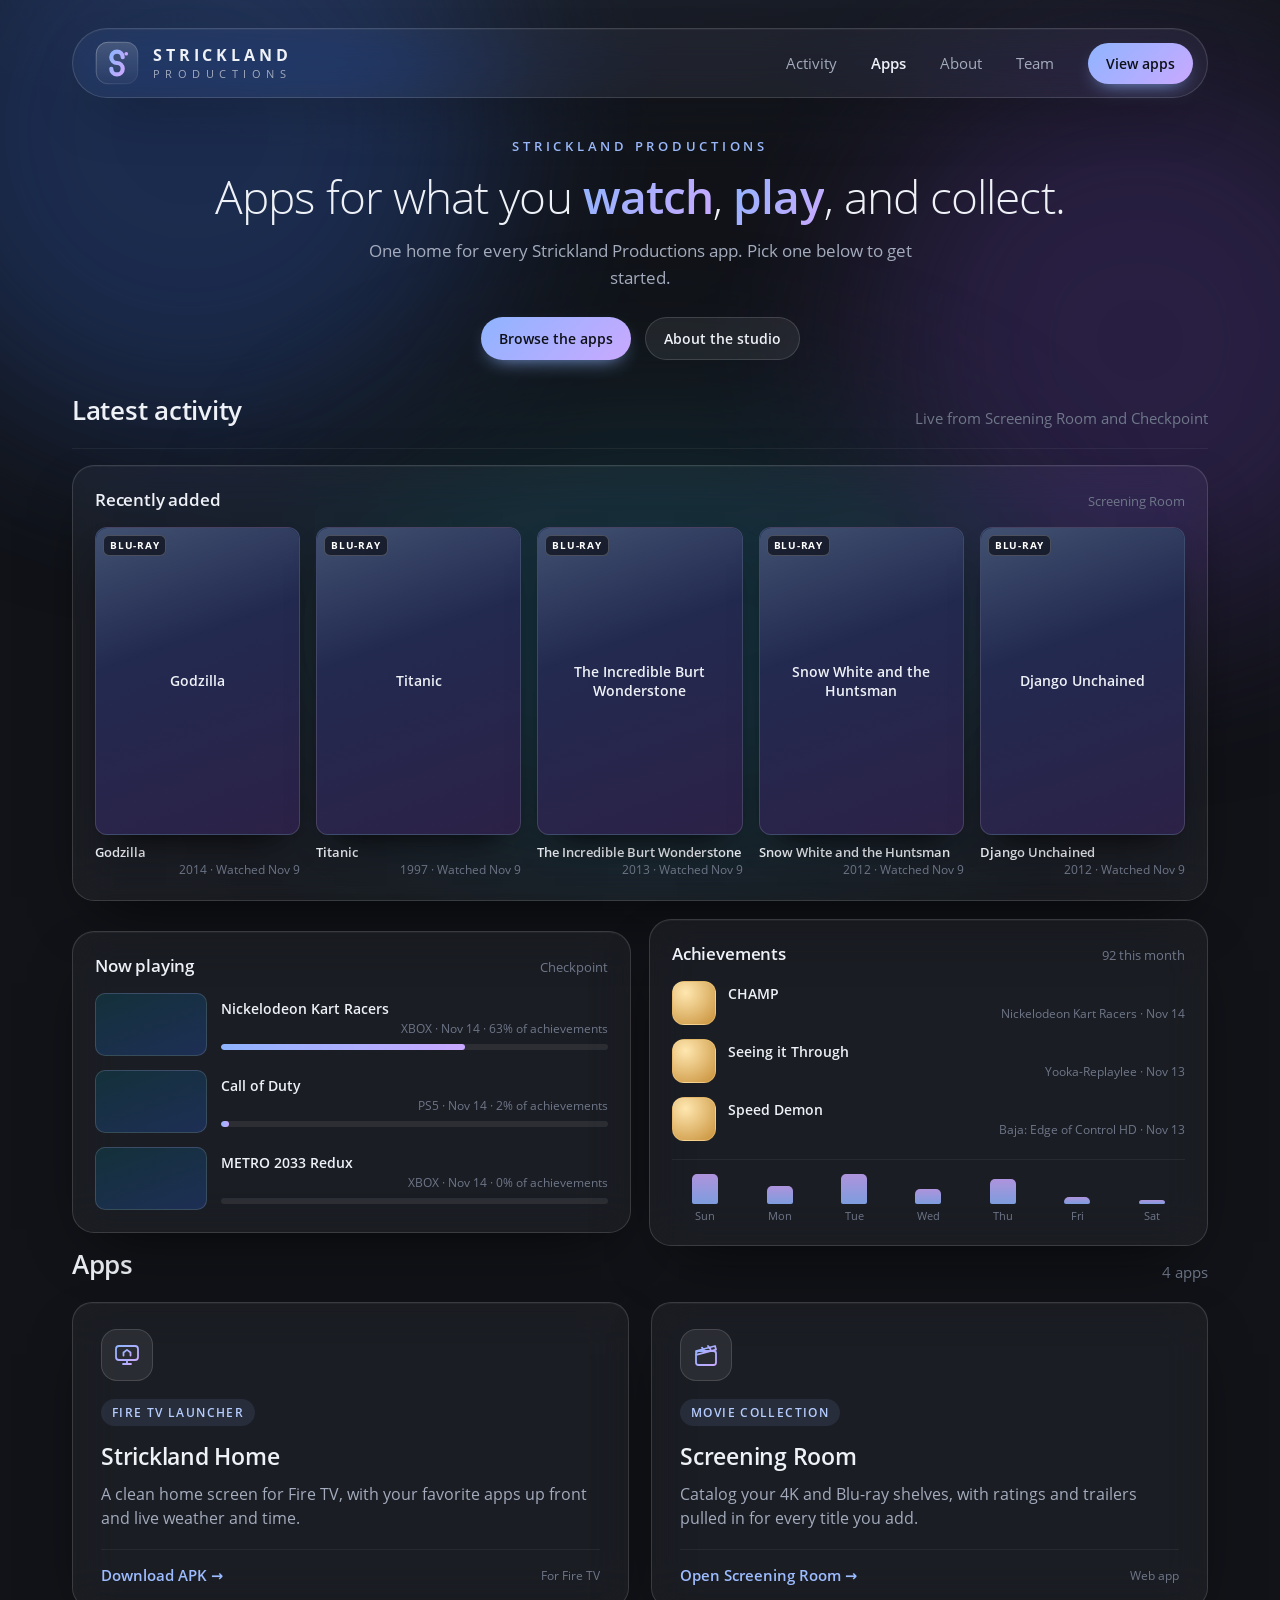
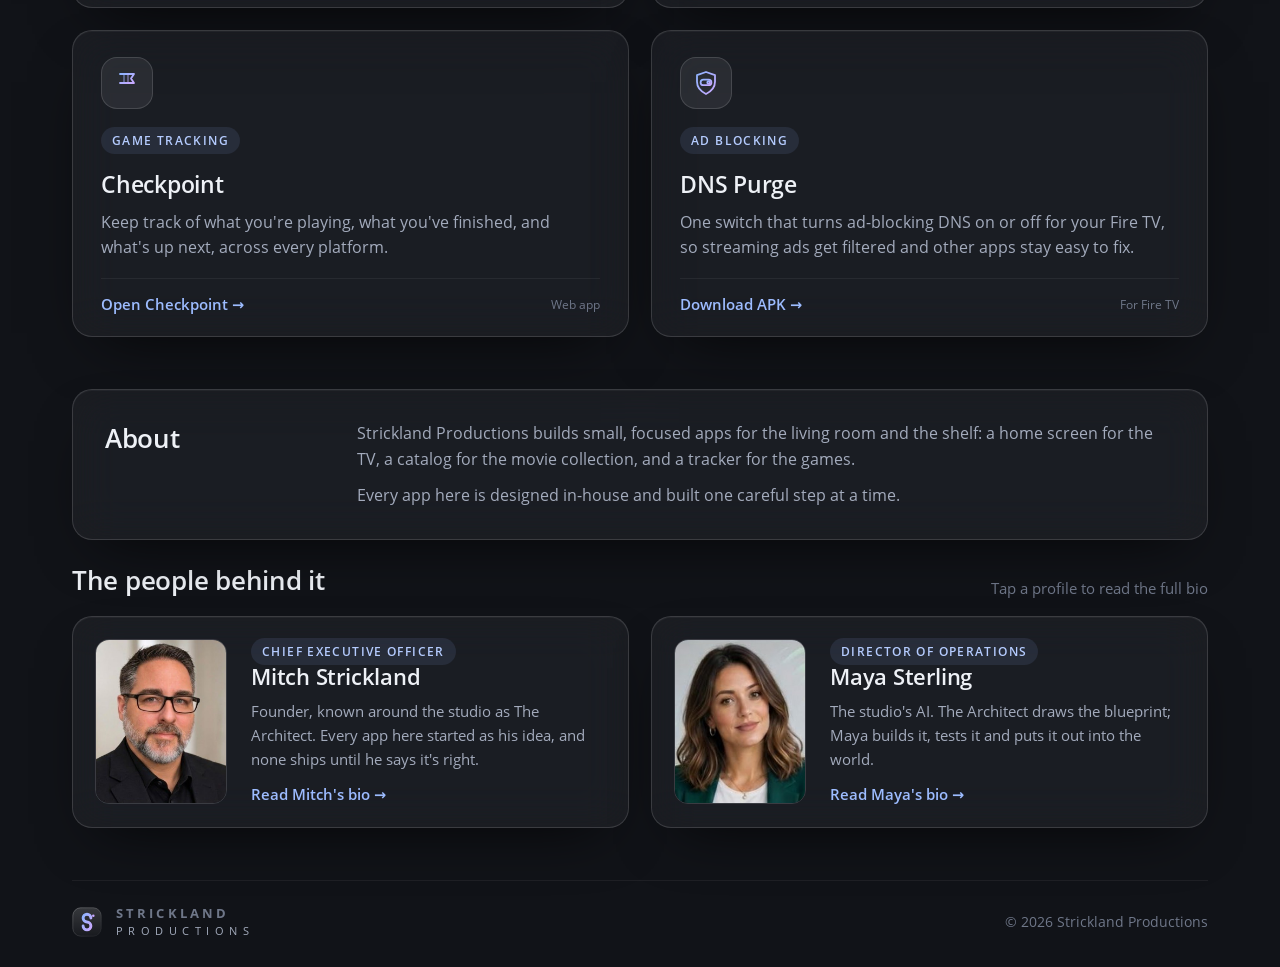
==== commit 42e7daca: "Latest activity: Screening Room row shows the newest additions to the Movies (to watch) list instead" ====
--- a/index.html
+++ b/index.html
@@ -204,7 +204,7 @@
     <section id="activity" aria-labelledby="activity-h" hidden>
       <div class="sec-head"><h2 id="activity-h">Latest activity</h2><p>Live from Screening Room and Checkpoint</p></div>
       <div class="act">
-        <div class="act-panel act-shelf glass"><div class="act-h"><h3>Recently watched</h3><span>Screening Room</span></div><div class="act-posters" id="act-movies"></div></div>
+        <div class="act-panel act-shelf glass"><div class="act-h"><h3>Recently added</h3><span>Screening Room</span></div><div class="act-posters" id="act-movies"></div></div>
         <div class="act-panel glass"><div class="act-h"><h3>Now playing</h3><span>Checkpoint</span></div><div class="act-list" id="act-games"></div></div>
         <div class="act-panel glass"><div class="act-h"><h3>Achievements</h3><span id="act-month"></span></div><div class="act-list" id="act-ach"></div><div class="act-week" id="act-week" aria-label="Achievements unlocked each day this week"></div></div>
       </div>
@@ -305,8 +305,8 @@
     var mv=a.movies||[],gm=a.games||[],ac=a.achievements||[];
     if(!mv.length&&!gm.length&&!ac.length)return;
     var box=document.getElementById('act-movies');
-    mv.forEach(function(m){var w=el('div','act-m');var p=el('span','act-poster');if(m.format)p.appendChild(el('span','act-fmt',m.format));img(m.poster,m.title+' poster',p,el('span','ph',m.title));w.appendChild(p);var c=el('span','act-cap');c.appendChild(el('em',null,m.title));c.appendChild(el('small',null,(m.year?m.year+' \u00b7 ':'')+'Watched '+iso(m.watchedOn)));w.appendChild(c);box.appendChild(w)});
-    if(!mv.length)box.appendChild(el('p','act-empty','No movies logged yet.'));
+    mv.forEach(function(m){var w=el('div','act-m');var p=el('span','act-poster');if(m.format)p.appendChild(el('span','act-fmt',m.format));img(m.poster,m.title+' poster',p,el('span','ph',m.title));w.appendChild(p);var c=el('span','act-cap');c.appendChild(el('em',null,m.title));c.appendChild(el('small',null,(m.year?m.year+' \u00b7 ':'')+(m.addedOn?'Added '+iso(m.addedOn):m.watchedOn?'Watched '+iso(m.watchedOn):'')));w.appendChild(c);box.appendChild(w)});
+    if(!mv.length)box.appendChild(el('p','act-empty','No movies on the watchlist yet.'));
     box=document.getElementById('act-games');
     gm.forEach(function(g){var r=el('div','act-game'),c=el('span','act-cover');img(g.image,g.name,c);r.appendChild(c);var i=el('div','act-gi');i.appendChild(el('b',null,g.name));var pct=g.total?Math.round(100*g.unlocked/g.total):0;i.appendChild(el('small',null,g.platform+' \u00b7 '+rel(g.lastPlayed)+(g.total?' \u00b7 '+pct+'% of achievements':'')));if(g.total){var b=el('div','act-bar'),f=el('i');f.style.width=pct+'%';b.appendChild(f);i.appendChild(b)}r.appendChild(i);box.appendChild(r)});
     if(!gm.length)box.appendChild(el('p','act-empty','No games played yet.'));
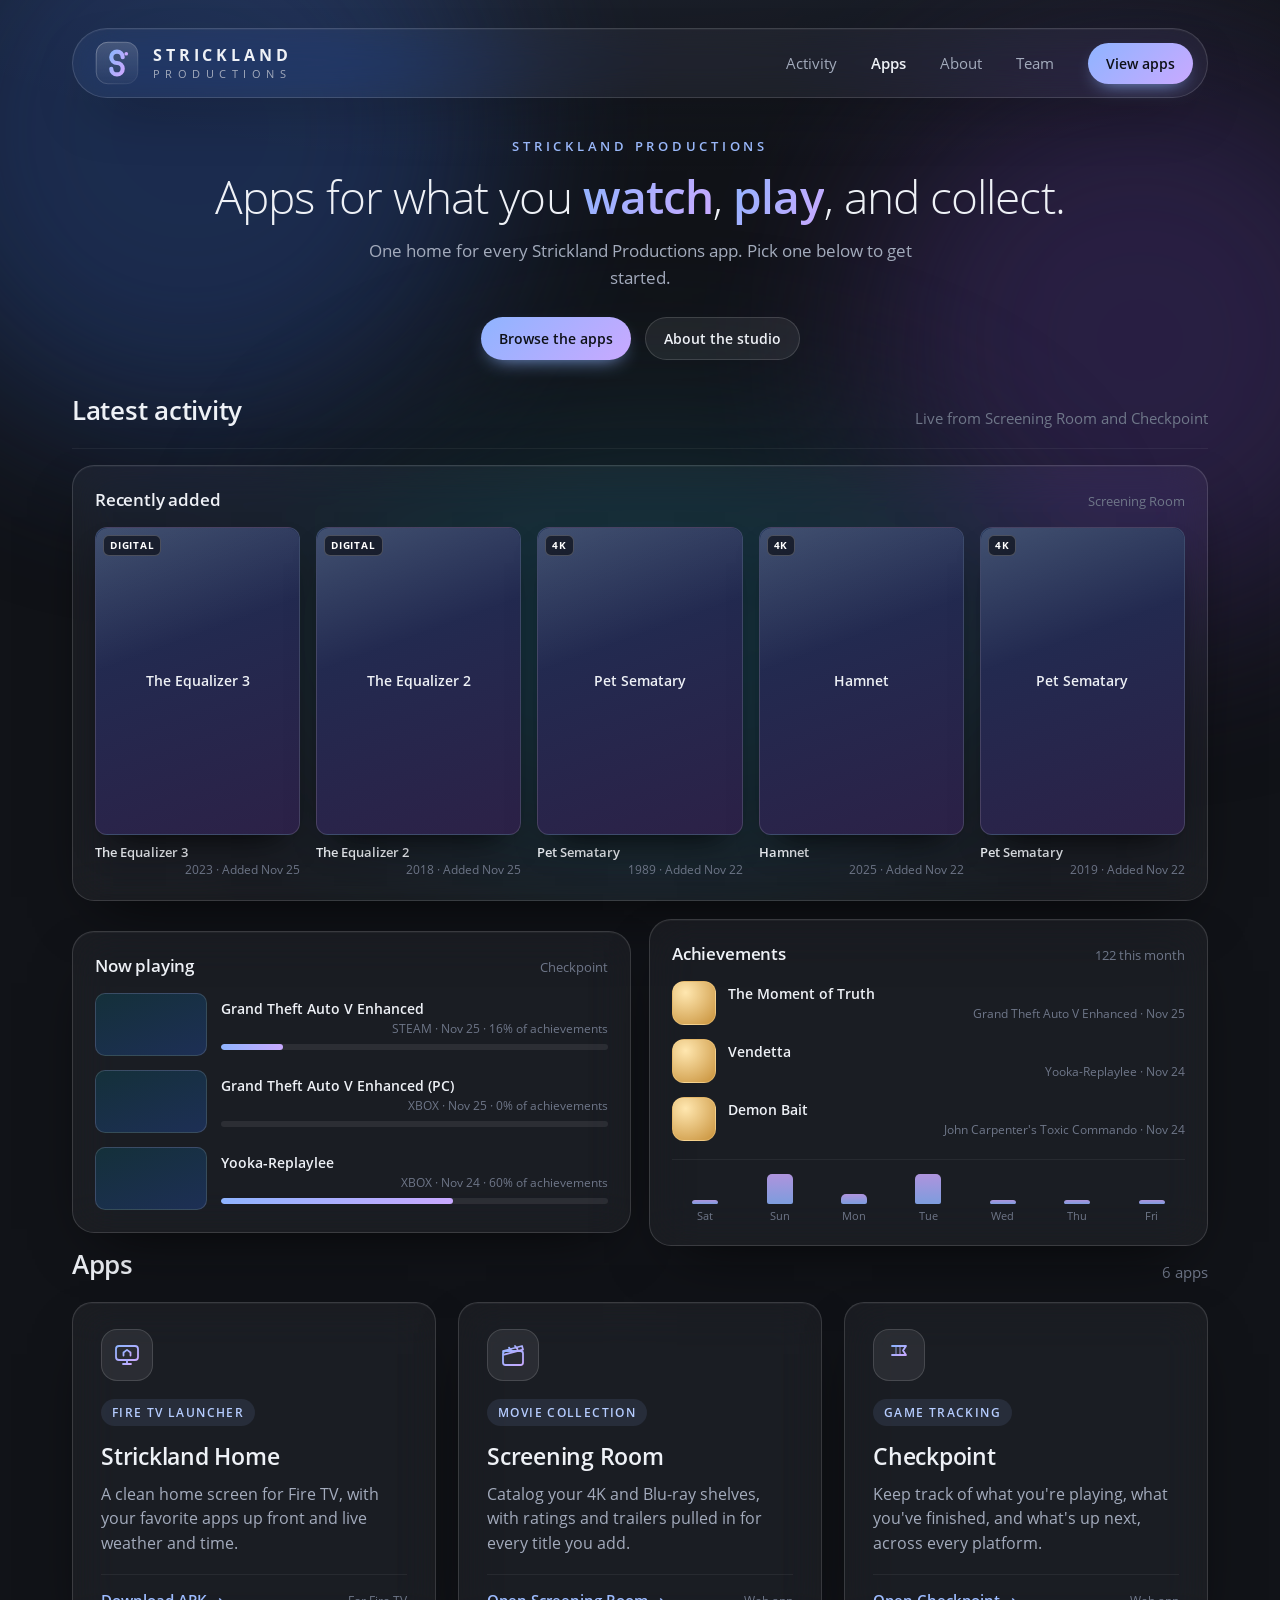
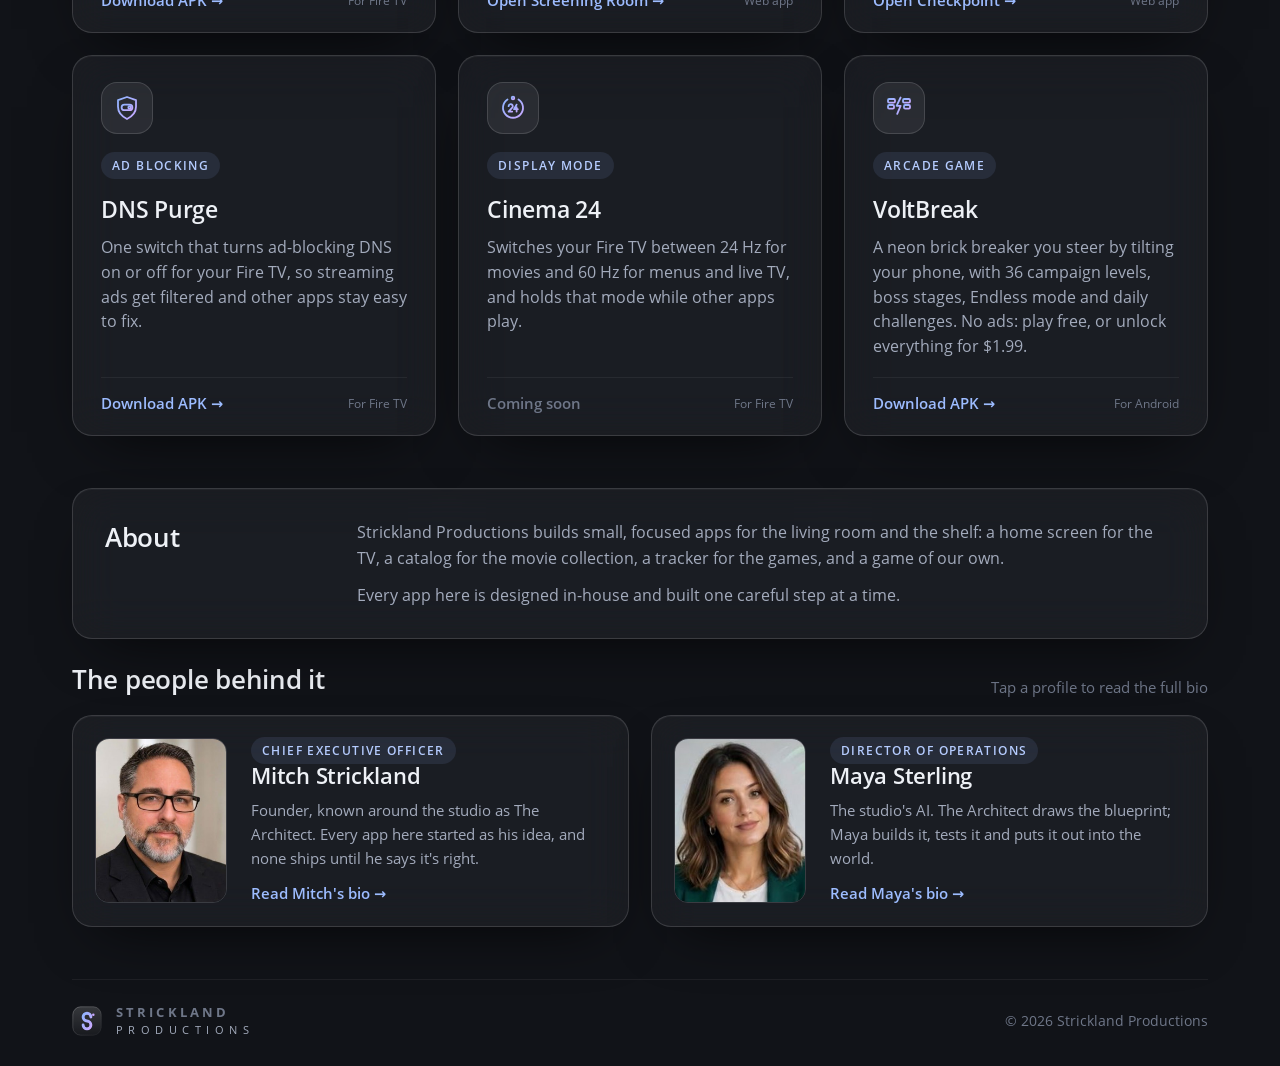
==== commit 7d994ba5: "Apps: add Cinema 24 and VoltBreak (VoltBreak APK download), 3-column grid" ====
--- a/index.html
+++ b/index.html
@@ -4,7 +4,7 @@
 <meta charset="utf-8">
 <meta name="viewport" content="width=device-width, initial-scale=1">
 <title>Strickland Productions</title>
-<meta name="description" content="One home for every Strickland Productions app: Strickland Home and DNS Purge for Fire TV, Screening Room and Checkpoint.">
+<meta name="description" content="One home for every Strickland Productions app: Strickland Home, DNS Purge and Cinema 24 for Fire TV, Screening Room, Checkpoint and VoltBreak.">
 <meta name="theme-color" content="#111318">
 <meta property="og:title" content="Strickland Productions">
 <meta property="og:description" content="Apps for what you watch, play, and collect.">
@@ -105,6 +105,11 @@
 }
 @media (min-width:1421px){.card{padding-left:28px;padding-right:28px}}
 @media (max-width:1420px){.grid{grid-template-columns:repeat(2,1fr)}}
+.grid{grid-template-columns:repeat(3,1fr)}
+@media (max-width:1180px){.grid{grid-template-columns:repeat(2,1fr)}}
+@media (max-width:960px){.grid{grid-template-columns:1fr}}
+.card .act{display:flex}
+.act .soon{font-weight:600;font-size:14.5px;color:var(--faint)}
 @media (max-width:1100px){:root{--pad:40px}.card{padding:28px 26px 24px}h1{font-size:40px}}
 @media (max-width:960px){
  .grid{grid-template-columns:1fr;max-width:640px;margin:0 auto}
@@ -211,7 +216,7 @@
     </section>
 
     <section id="apps" aria-labelledby="apps-h">
-      <div class="sec-head"><h2 id="apps-h">Apps</h2><p>4 apps</p></div>
+      <div class="sec-head"><h2 id="apps-h">Apps</h2><p>6 apps</p></div>
       <div class="grid">
         <article class="card glass">
           <div class="icon"><svg viewBox="0 0 28 28" fill="none" stroke="url(#ig)" stroke-width="1.8" stroke-linecap="round" stroke-linejoin="round" aria-hidden="true"><rect x="3" y="5" width="22" height="14" rx="3"/><path d="M10 23h8M14 19v4"/><path d="M10.5 14.5v-3l3.5-2.6 3.5 2.6v3"/></svg></div>
@@ -241,13 +246,27 @@
           <p>One switch that turns ad-blocking DNS on or off for your Fire TV, so streaming ads get filtered and other apps stay easy to fix.</p>
           <div class="act"><a href="https://digitaldeth.github.io/tv/dns.apk" download="DNSPurge.apk" type="application/vnd.android.package-archive">Download APK &rarr;</a><small>For Fire TV</small></div>
         </article>
+        <article class="card glass">
+          <div class="icon"><svg viewBox="0 0 28 28" fill="none" stroke="url(#ig)" stroke-width="1.8" stroke-linecap="round" stroke-linejoin="round" aria-hidden="true"><path d="M19.5 5.4A10 10 0 1 1 8.5 5.4"/><circle cx="14" cy="4" r="1.3"/><path d="M9.6 12.2a2.1 2.1 0 1 1 3.4 1.7L9.6 17.6h3.6"/><path d="M17.6 10.6l-2.6 4.6h3.8M17.6 13.2v4.4"/></svg></div>
+          <span class="chip">Display mode</span>
+          <h3>Cinema 24</h3>
+          <p>Switches your Fire TV between 24 Hz for movies and 60 Hz for menus and live TV, and holds that mode while other apps play.</p>
+          <div class="act"><span class="soon">Coming soon</span><small>For Fire TV</small></div>
+        </article>
+        <article class="card glass">
+          <div class="icon"><svg viewBox="0 0 28 28" fill="none" stroke="url(#ig)" stroke-width="1.8" stroke-linecap="round" stroke-linejoin="round" aria-hidden="true"><rect x="3" y="5" width="7" height="3.6" rx="1.2"/><rect x="18" y="5" width="7" height="3.6" rx="1.2"/><rect x="3" y="11" width="6" height="3.6" rx="1.2"/><rect x="19" y="11" width="6" height="3.6" rx="1.2"/><path d="M15.6 3.5l-4 8.3h4l-3.4 8"/><path d="M8 24h12"/></svg></div>
+          <span class="chip">Arcade game</span>
+          <h3>VoltBreak</h3>
+          <p>A neon brick breaker you steer by tilting your phone, with 36 campaign levels, boss stages, Endless mode and daily challenges. No ads: play free, or unlock everything for $1.99.</p>
+          <div class="act"><a href="https://digitaldeth.github.io/tv/voltbreak.apk" download="VoltBreak.apk" type="application/vnd.android.package-archive">Download APK &rarr;</a><small>For Android</small></div>
+        </article>
       </div>
     </section>
 
     <section id="about" class="about glass" aria-labelledby="about-h">
       <h2 id="about-h">About</h2>
       <div>
-        <p>Strickland Productions builds small, focused apps for the living room and the shelf: a home screen for the TV, a catalog for the movie collection, and a tracker for the games.</p>
+        <p>Strickland Productions builds small, focused apps for the living room and the shelf: a home screen for the TV, a catalog for the movie collection, a tracker for the games, and a game of our own.</p>
         <p>Every app here is designed in-house and built one careful step at a time.</p>
       </div>
     </section>
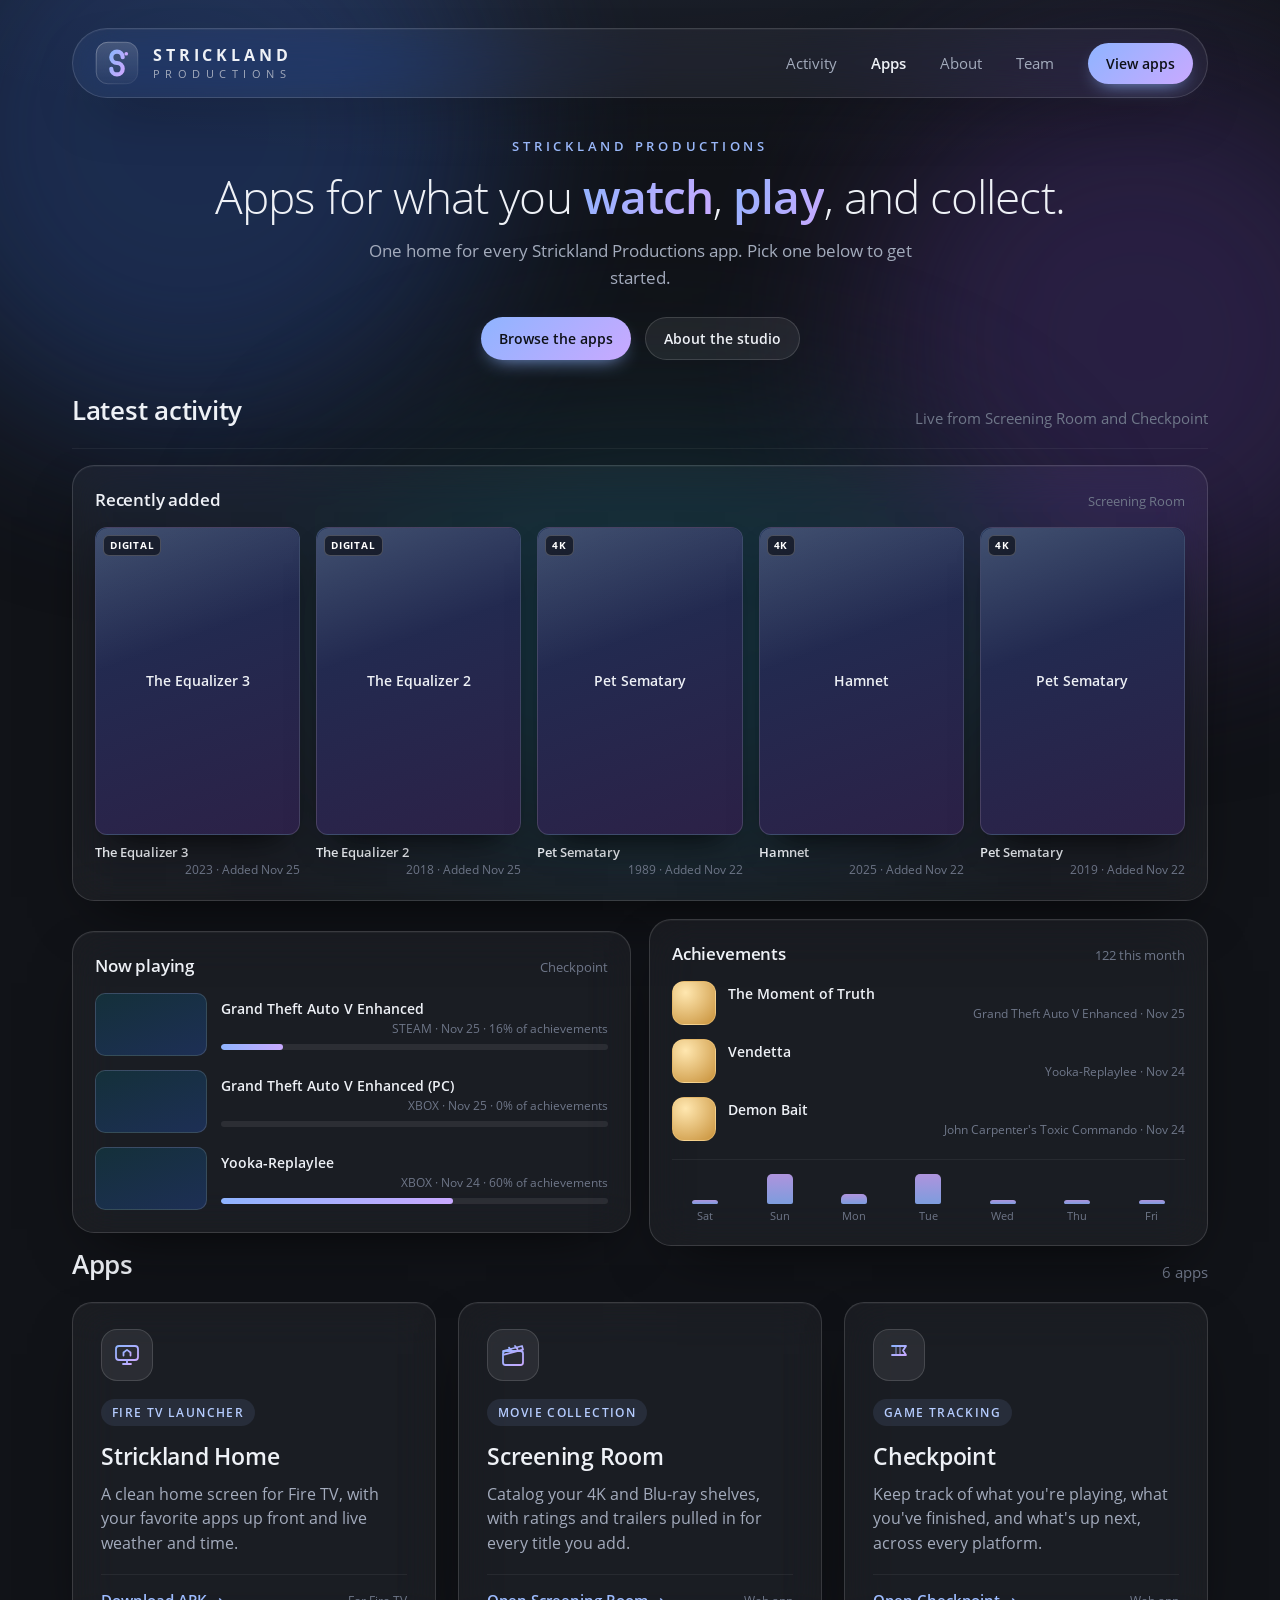
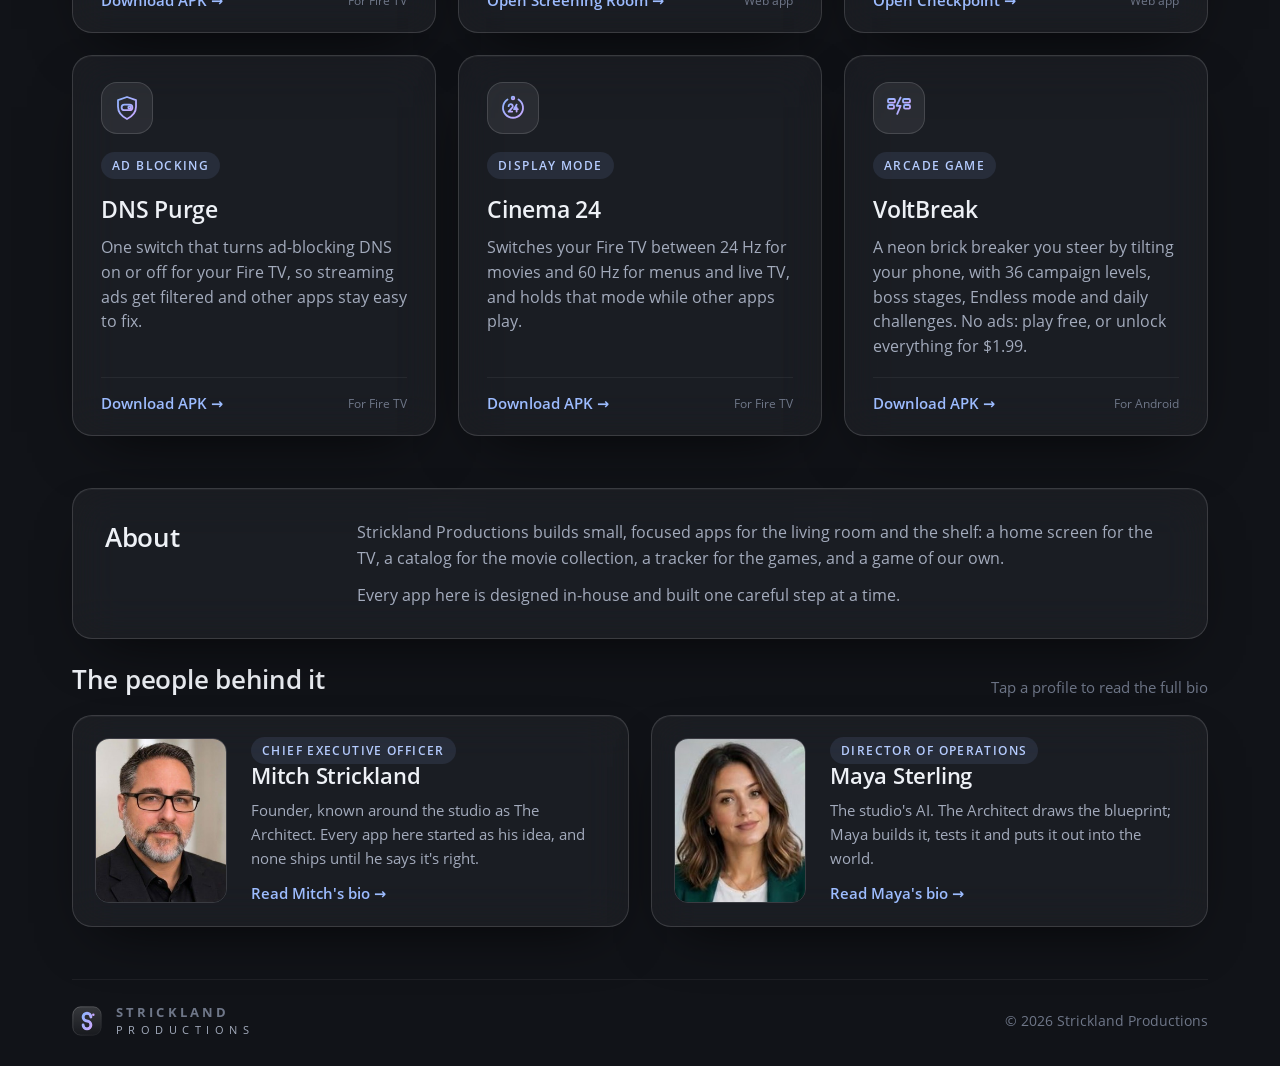
==== commit 0e06e750: "Apps: Cinema 24 download button" ====
--- a/index.html
+++ b/index.html
@@ -251,7 +251,7 @@
           <span class="chip">Display mode</span>
           <h3>Cinema 24</h3>
           <p>Switches your Fire TV between 24 Hz for movies and 60 Hz for menus and live TV, and holds that mode while other apps play.</p>
-          <div class="act"><span class="soon">Coming soon</span><small>For Fire TV</small></div>
+          <div class="act"><a href="https://digitaldeth.github.io/tv/cinema24.apk" download="Cinema24.apk" type="application/vnd.android.package-archive">Download APK &rarr;</a><small>For Fire TV</small></div>
         </article>
         <article class="card glass">
           <div class="icon"><svg viewBox="0 0 28 28" fill="none" stroke="url(#ig)" stroke-width="1.8" stroke-linecap="round" stroke-linejoin="round" aria-hidden="true"><rect x="3" y="5" width="7" height="3.6" rx="1.2"/><rect x="18" y="5" width="7" height="3.6" rx="1.2"/><rect x="3" y="11" width="6" height="3.6" rx="1.2"/><rect x="19" y="11" width="6" height="3.6" rx="1.2"/><path d="M15.6 3.5l-4 8.3h4l-3.4 8"/><path d="M8 24h12"/></svg></div>
